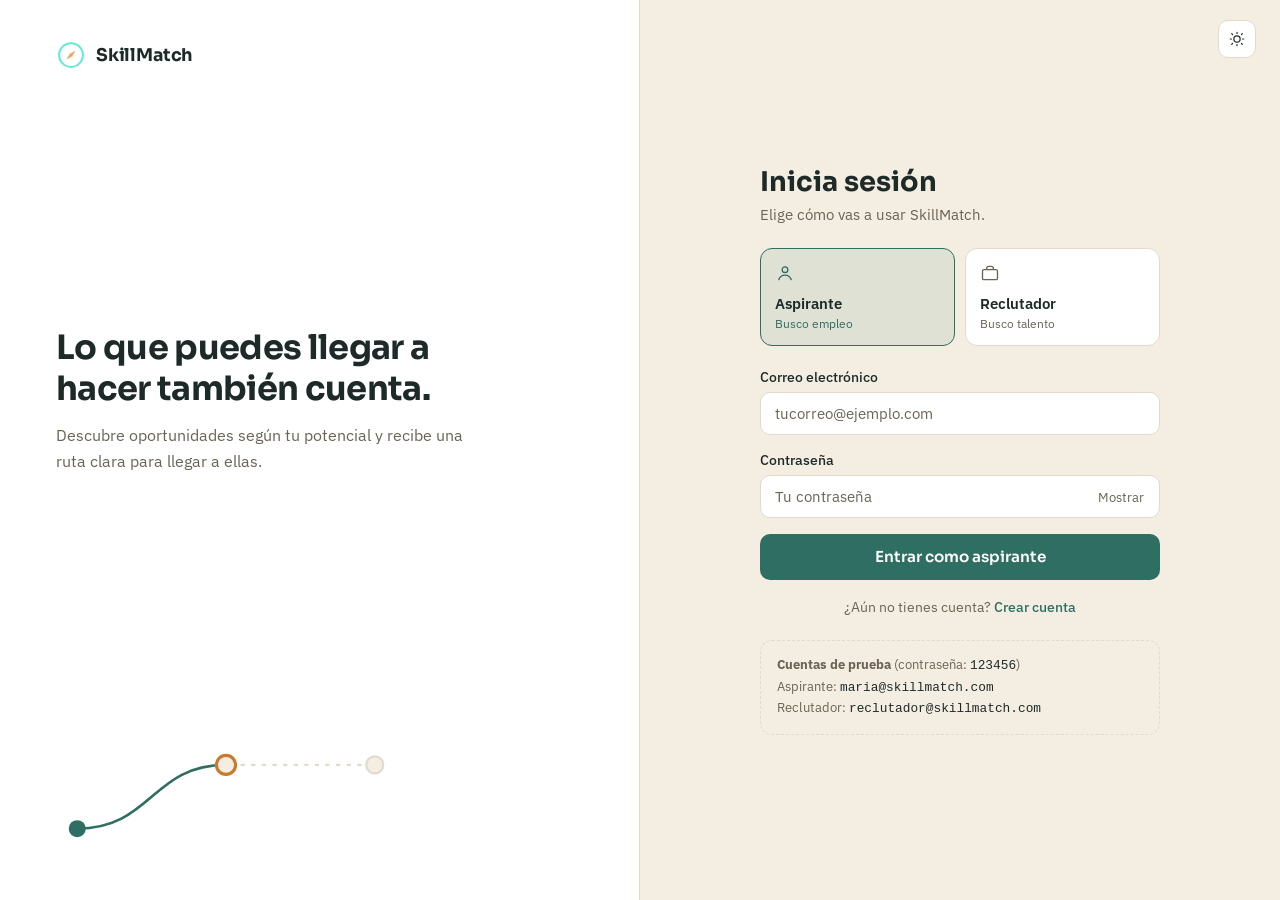
==== skillmatch/dashboard-aspirante.html @ e3b0811c "Primer commit: SkillMatch completo con frontend, backend y documentación" ====
<!DOCTYPE html>
<html lang="es">
<head>
  <meta charset="UTF-8">

  <!--
    ============================================================
    dashboard-aspirante.html  →  EL PANEL DEL ASPIRANTE
    ============================================================
    Es la pantalla donde cae una persona después de iniciar sesión
    (o de crear su cuenta) como ASPIRANTE.
  
    Está hecha a partir de tu prototipo, pero ya no tiene datos
    escritos a mano: todo se calcula con el perfil real de quien
    entró, a través de Api, Matching y Diccionario.
  
    Estructura ("shell" + vistas):
      - La barra lateral y la barra superior son el "armazón" y
        aparecen siempre (las maneja js/aspirante.js).
      - Cada opción del menú es una "vista" (una <section>). Solo
        una se ve a la vez. Cada vista tiene su propio archivo JS:
  
           Vista            Archivo                     Estado
           Panel            js/aspirante-panel.js       ✔ listo (punto 6)
           Mi perfil        js/aspirante-perfil.js      ✔ listo (punto 7)
           Buscar empleos   js/aspirante-empleos.js     ✔ listo (punto 8)
           Career GPS       js/aspirante-gps.js         ✔ listo (punto 9)
           Recomendaciones  js/aspirante-recos.js       ✔ listo (punto 9)
  
    Las vistas que aún no están construidas muestran un aviso
    provisional con un botón para volver al Panel.
  -->

  <meta name="viewport" content="width=device-width, initial-scale=1.0">
  <title>Panel · SkillMatch</title>

  <link rel="preconnect" href="https://fonts.googleapis.com">
  <link href="https://fonts.googleapis.com/css2?family=Sora:wght@500;600;700&family=IBM+Plex+Sans:wght@400;500;600&family=IBM+Plex+Mono:wght@500;600&display=swap" rel="stylesheet">

  <link rel="stylesheet" href="css/base.css">
  <link rel="stylesheet" href="css/aspirante.css">

  <!-- Va en el <head> para aplicar el tema guardado antes de dibujar (evita parpadeo) -->
  <script src="js/comun.js"></script>
</head>

<body>

  <!-- ============================================================
       BARRA LATERAL: navegación entre vistas
       Cada botón tiene data-vista="nombre"; coincide con el id
       "vista-nombre" de la sección que debe mostrar. En pantallas
       angostas se convierte en una barra inferior.
       ============================================================ -->
  <nav class="sidebar" aria-label="Navegación principal">
    <div class="brand">
      <svg width="26" height="26" viewBox="0 0 24 24" fill="none" xmlns="http://www.w3.org/2000/svg">
        <circle cx="12" cy="12" r="9.5" stroke="#5EEAD4" stroke-width="1.6"/>
        <path d="M15.5 8.5L13 13L8.5 15.5L11 11L15.5 8.5Z" fill="#F2A65A"/>
      </svg>
      <span class="brand-name">SkillMatch</span>
    </div>

    <ul class="nav-list">
      <li>
        <button type="button" class="nav-item" data-vista="panel">
          <svg class="nav-icon" viewBox="0 0 24 24" fill="none"><rect x="3" y="3" width="8" height="8" rx="1.5" stroke="currentColor" stroke-width="1.6"/><rect x="13" y="3" width="8" height="5" rx="1.5" stroke="currentColor" stroke-width="1.6"/><rect x="13" y="10" width="8" height="11" rx="1.5" stroke="currentColor" stroke-width="1.6"/><rect x="3" y="13" width="8" height="8" rx="1.5" stroke="currentColor" stroke-width="1.6"/></svg>
          <span>Panel</span>
        </button>
      </li>
      <li>
        <button type="button" class="nav-item" data-vista="perfil">
          <svg class="nav-icon" viewBox="0 0 24 24" fill="none"><circle cx="12" cy="8" r="3.4" stroke="currentColor" stroke-width="1.6"/><path d="M4.5 20c1.4-3.6 4.4-5.5 7.5-5.5s6.1 1.9 7.5 5.5" stroke="currentColor" stroke-width="1.6" stroke-linecap="round"/></svg>
          <span>Mi perfil</span>
        </button>
      </li>
      <li>
        <button type="button" class="nav-item" data-vista="gps">
          <svg class="nav-icon" viewBox="0 0 24 24" fill="none"><path d="M12 21s7-6.1 7-11.5A7 7 0 0 0 5 9.5C5 14.9 12 21 12 21Z" stroke="currentColor" stroke-width="1.6"/><circle cx="12" cy="9.5" r="2.2" stroke="currentColor" stroke-width="1.6"/></svg>
          <span>Career GPS</span>
        </button>
      </li>
      <li>
        <button type="button" class="nav-item" data-vista="recomendaciones">
          <svg class="nav-icon" viewBox="0 0 24 24" fill="none"><path d="M9 18h6M10 21h4M12 3a5.5 5.5 0 0 0-3 10.1c.5.4.8 1 .8 1.6v.3h4.4v-.3c0-.6.3-1.2.8-1.6A5.5 5.5 0 0 0 12 3Z" stroke="currentColor" stroke-width="1.6" stroke-linejoin="round"/></svg>
          <span>Recomendaciones</span>
        </button>
      </li>
      <li>
        <button type="button" class="nav-item" data-vista="empleos">
          <svg class="nav-icon" viewBox="0 0 24 24" fill="none"><rect x="3" y="8" width="18" height="12" rx="1.8" stroke="currentColor" stroke-width="1.6"/><path d="M8 8V6.5A2.5 2.5 0 0 1 10.5 4h3A2.5 2.5 0 0 1 16 6.5V8" stroke="currentColor" stroke-width="1.6"/></svg>
          <span>Buscar empleos</span>
        </button>
      </li>
    </ul>

  </nav>


  <div class="main">

    <!-- ============================================================
         BARRA SUPERIOR: saludo + tema + notificaciones + usuario
         ============================================================ -->
    <header class="topbar">
      <div class="topbar-greeting">
        <h2 class="greeting-title" id="saludo">Hola</h2>
        <p class="greeting-sub" id="saludo-sub"></p>
      </div>

      <div class="topbar-actions">
        <button type="button" class="icon-btn" id="theme-toggle" title="Cambiar a modo día" aria-label="Cambiar tema">
          <svg viewBox="0 0 24 24" fill="none"><path d="M12 3v1.6M12 19.4V21M4.9 4.9l1.1 1.1M18 18l1.1 1.1M3 12h1.6M19.4 12H21M4.9 19.1 6 18M18 6l1.1-1.1" stroke="currentColor" stroke-width="1.6" stroke-linecap="round"/><circle cx="12" cy="12" r="4.2" stroke="currentColor" stroke-width="1.6"/></svg>
        </button>

        <!-- Notificaciones: botón + panel desplegable (position: relative en el contenedor
             permite ubicar el panel justo debajo del botón) -->
        <div class="dropdown-wrap">
          <button type="button" class="icon-btn" id="notif-toggle" title="Notificaciones" aria-label="Notificaciones" aria-expanded="false" aria-haspopup="true" aria-controls="notif-panel">
            <svg viewBox="0 0 24 24" fill="none"><path d="M6 10a6 6 0 1 1 12 0c0 4 1.4 5.2 1.4 5.2H4.6S6 14 6 10Z" stroke="currentColor" stroke-width="1.6" stroke-linejoin="round"/><path d="M10 18.5a2 2 0 0 0 4 0" stroke="currentColor" stroke-width="1.6"/></svg>
            <!-- Puntico de "hay notificaciones sin leer" -->
            <span class="notif-dot" id="notif-dot" aria-hidden="true" hidden></span>
          </button>

          <div class="dropdown notif-panel" id="notif-panel" hidden>
            <div class="notif-head">
              <p class="notif-title">Notificaciones</p>
              <button type="button" class="link-btn" id="notif-todas">Marcar todas como leídas</button>
            </div>
            <div id="notif-lista"></div>
          </div>
        </div>

        <!-- Menú del usuario: avatar + cerrar sesión -->
        <div class="dropdown-wrap">
          <button type="button" class="avatar" id="avatar-btn" aria-label="Menú de usuario" aria-expanded="false" aria-haspopup="true" aria-controls="menu-usuario">--</button>

          <div class="dropdown menu-usuario" id="menu-usuario" hidden>
            <div class="menu-head">
              <p class="menu-nombre" id="menu-nombre"></p>
              <p class="menu-email" id="menu-email"></p>
            </div>
            <button type="button" class="menu-item" id="menu-perfil">Mi perfil</button>
            <button type="button" class="menu-item menu-item--danger" id="menu-salir">Cerrar sesión</button>
          </div>
        </div>
      </div>
    </header>


    <main class="view-area" id="contenido">

      <!-- Mensaje de error general (si no se pudieron cargar los datos) -->
      <div class="panel panel-error" id="error-carga" hidden>
        <h2>No pudimos cargar tus datos</h2>
        <p id="error-carga-texto"></p>
        <button type="button" class="btn btn-primary btn-sm" id="reintentar">Reintentar</button>
      </div>

      <!-- ======================================================
           VISTA: PANEL  (js/aspirante-panel.js la rellena)
           ====================================================== -->
      <section class="view" id="vista-panel" aria-labelledby="h-panel" hidden>
        <div class="view-heading">
          <h1 id="h-panel">Panel</h1>
          <p>Así se resume tu compatibilidad y tu progreso cada vez que entras.</p>
        </div>
        <div id="panel-contenido">
          <p class="cargando">Calculando tu compatibilidad…</p>
        </div>
      </section>

      <!-- ======================================================
           VISTAS PENDIENTES: se reemplazan en los puntos 7, 8 y 9.
           ====================================================== -->
      <section class="view" id="vista-perfil" aria-labelledby="h-perfil" hidden>
        <div class="view-heading"><h1 id="h-perfil">Mi perfil</h1>
          <p>Mantén al día tus datos y habilidades: de ellos salen todos tus resultados.</p></div>
        <div id="perfil-contenido"></div>
      </section>

      <section class="view" id="vista-gps" aria-labelledby="h-gps" hidden>
        <div class="view-heading"><h1 id="h-gps">Career GPS</h1>
          <p>La ruta desde donde estás hoy hasta tu meta profesional, paso a paso.</p></div>
        <div id="gps-contenido"></div>
      </section>

      <section class="view" id="vista-recomendaciones" aria-labelledby="h-recos" hidden>
        <div class="view-heading"><h1 id="h-recos">Recomendaciones</h1>
          <p>Cursos y proyectos para cerrar tus brechas, ordenados por cuánto te ayudan.</p></div>
        <div id="recomendaciones-contenido"></div>
      </section>

      <section class="view" id="vista-empleos" aria-labelledby="h-empleos" hidden>
        <div class="view-heading"><h1 id="h-empleos">Buscar empleos</h1>
          <p>Todas las ofertas, ordenadas por compatibilidad con tu perfil y no solo por años de experiencia.</p></div>
        <div id="empleos-contenido"></div>
      </section>

    </main>
  </div>

  <!-- Orden de carga: cada archivo usa lo que cargó el anterior
         1-5. Las piezas de los puntos 1 a 3 (vocabulario, datos, motor, análisis, Api)
              + gps.js y recomendador.js: los motores del Career GPS y de las recomendaciones
         6.   aspirante.js          → el armazón (sesión, menú, notificaciones)
         7.   aspirante-ui.js         → piezas de dibujo compartidas (radar, desglose...)
         8.   aspirante-*.js        → una vista por archivo; se registran en el armazón
       El armazón arranca cuando la página termina de cargar, así que las
       vistas ya están registradas aunque se carguen después de él. -->
  <script src="js/diccionario.js"></script>
  <script src="js/datos-demo.js"></script>
  <script src="js/matching.js"></script>
  <script src="js/analisis.js"></script>
  <script src="js/gps.js"></script>
  <script src="js/recomendador.js"></script>
  <script src="js/api.js"></script>
  <script src="js/aspirante.js"></script>
  <script src="js/aspirante-ui.js"></script>
  <script src="js/aspirante-panel.js"></script>
  <script src="js/aspirante-perfil.js"></script>
  <script src="js/aspirante-empleos.js"></script>
  <script src="js/aspirante-gps.js"></script>
  <script src="js/aspirante-recos.js"></script>
</body>
</html>
---- skillmatch/css/base.css ----
/* ============================================================
   base.css  →  ESTILOS COMPARTIDOS POR TODAS LAS PANTALLAS
   ============================================================
   Aquí viven los colores, tipografías y piezas reutilizables
   (botones, etiquetas, campos de texto). Cada pantalla carga este
   archivo PRIMERO y luego el suyo propio:
        login               → base.css + estilos.css
        panel del aspirante → base.css + dashboard.css

   Así, si mañana cambias el color ámbar o el redondeo de los botones,
   lo cambias en UN solo lugar y toda la app se actualiza.
   ============================================================ */


/* ============================================================
   1. VARIABLES (tokens de diseño)
   Se declaran con -- y se usan con var(--nombre).
   ============================================================ */
:root {
  /* --- Modo noche (por defecto) --- */
  --bg: #0D1321;
  --panel: #172239;
  --panel-raised: #1E2C4A;
  --border: #2A3A5C;
  --text: #EDEEF2;
  --text-muted: #8B93A7;
  --route: #5EEAD4;                          /* cian: acción principal, progreso positivo */
  --route-soft: rgba(94, 234, 212, 0.15);
  --waypoint: #F2A65A;                       /* ámbar: atención, "en curso" */
  --waypoint-soft: rgba(242, 166, 90, 0.16);
  --gap: #F26B5B;                            /* coral: brechas y errores */
  --gap-soft: rgba(242, 107, 91, 0.15);
  --on-route: #0D1321;                       /* texto sobre fondo cian */
  --shadow: 0 16px 40px rgba(0, 0, 0, 0.35);

  --font-display: 'Sora', system-ui, sans-serif;
  --font-body: 'IBM Plex Sans', system-ui, sans-serif;
  --font-mono: 'IBM Plex Mono', 'Courier New', monospace;

  --radius-panel: 14px;
  --radius-chip: 999px;
}

/* --- Modo día: se activa con <html data-theme="light"> --- */
html[data-theme="light"] {
  --bg: #F3EEE1;
  --panel: #FFFFFF;
  --panel-raised: #FBF8F0;
  --border: #E2DACB;
  --text: #1E2A28;
  --text-muted: #6B6355;
  --route: #2F6E62;
  --route-soft: rgba(47, 110, 98, 0.10);
  --waypoint: #C97A2E;
  --waypoint-soft: rgba(201, 122, 46, 0.14);
  --gap: #B8503D;
  --gap-soft: rgba(184, 80, 61, 0.12);
  --on-route: #FFFFFF;
  --shadow: 0 16px 40px rgba(60, 50, 30, 0.18);
}

/* Si la persona nunca eligió tema, respetamos el de su sistema operativo */
@media (prefers-color-scheme: light) {
  html:not([data-theme]) {
    --bg: #F3EEE1;
    --panel: #FFFFFF;
    --panel-raised: #FBF8F0;
    --border: #E2DACB;
    --text: #1E2A28;
    --text-muted: #6B6355;
    --route: #2F6E62;
    --route-soft: rgba(47, 110, 98, 0.10);
    --waypoint: #C97A2E;
    --waypoint-soft: rgba(201, 122, 46, 0.14);
    --gap: #B8503D;
    --gap-soft: rgba(184, 80, 61, 0.12);
    --on-route: #FFFFFF;
    --shadow: 0 16px 40px rgba(60, 50, 30, 0.18);
  }
}

/* Respeto a quien prefiere menos animaciones */
@media (prefers-reduced-motion: reduce) {
  *, *::before, *::after {
    animation-duration: 0.001ms !important;
    transition-duration: 0.001ms !important;
  }
}


/* ============================================================
   2. REGLAS BASE
   ============================================================ */
* { box-sizing: border-box; }

html, body {
  margin: 0;
  padding: 0;
  background: var(--bg);
  color: var(--text);
  font-family: var(--font-body);
  -webkit-font-smoothing: antialiased;
}

a { color: inherit; }

/* El atributo HTML "hidden" debe ganar SIEMPRE sobre cualquier "display" */
[hidden] { display: none !important; }

/* Anillo de enfoque visible al navegar con teclado (accesibilidad) */
a:focus-visible, button:focus-visible, input:focus-visible,
select:focus-visible, textarea:focus-visible {
  outline: 2px solid var(--route);
  outline-offset: 2px;
}

/* Oculto a la vista, pero disponible para lectores de pantalla */
.visually-hidden {
  position: absolute;
  width: 1px;
  height: 1px;
  overflow: hidden;
  clip: rect(0 0 0 0);
  white-space: nowrap;
}

.brand { display: flex; align-items: center; gap: 10px; }
.brand-name {
  font-family: var(--font-display);
  font-weight: 700;
  font-size: 1.1rem;
  letter-spacing: -0.01em;
}


/* ============================================================
   3. BOTONES
   ============================================================ */

/* Botón cuadrado con ícono (tema, notificaciones, cerrar...) */
.icon-btn {
  position: relative;
  width: 38px;
  height: 38px;
  border-radius: 10px;
  border: 1px solid var(--border);
  background: var(--panel);
  color: var(--text);
  display: grid;
  place-items: center;
  cursor: pointer;
  flex-shrink: 0;
}
.icon-btn:hover { background: var(--panel-raised); }
.icon-btn svg { width: 18px; height: 18px; }
.icon-btn--sm { width: 30px; height: 30px; border-radius: 8px; }
.icon-btn--sm svg { width: 15px; height: 15px; }

/* Botones con texto */
.btn {
  display: inline-flex;
  align-items: center;
  justify-content: center;
  gap: 8px;
  padding: 10px 18px;
  border-radius: 10px;
  border: 1px solid transparent;
  font-family: var(--font-display);
  font-weight: 600;
  font-size: 0.88rem;
  cursor: pointer;
  text-decoration: none;
  line-height: 1.2;
}
.btn:disabled { opacity: 0.6; cursor: not-allowed; }
.btn-block { width: 100%; padding: 13px 16px; font-size: 0.95rem; }

.btn-primary { background: var(--route); color: var(--on-route); }
.btn-primary:hover:not(:disabled) { filter: brightness(1.08); }

.btn-secondary { background: transparent; color: var(--text); border-color: var(--border); }
.btn-secondary:hover:not(:disabled) { background: var(--panel-raised); }

.btn-danger { background: transparent; color: var(--gap); border-color: var(--gap); }
.btn-danger:hover:not(:disabled) { background: var(--gap-soft); }

.btn-sm { padding: 7px 13px; font-size: 0.8rem; border-radius: 9px; }


/* ============================================================
   4. CAMPOS DE FORMULARIO
   ============================================================ */
.field { margin-bottom: 16px; }

.field label {
  display: block;
  font-size: 0.85rem;
  font-weight: 500;
  margin-bottom: 6px;
}

.field input[type="text"],
.field input[type="email"],
.field input[type="password"],
.field input[type="number"],
.field select {
  width: 100%;
  padding: 11px 14px;
  border-radius: 10px;
  border: 1px solid var(--border);
  background: var(--panel);
  color: var(--text);
  font-family: var(--font-body);
  font-size: 0.92rem;
}
.field input::placeholder { color: var(--text-muted); }
.field input[readonly] { color: var(--text-muted); background: var(--panel-raised); }
.field input.has-error { border-color: var(--gap); }

.field input[type="range"] { width: 100%; accent-color: var(--route); }
.field-help { margin: 6px 0 0; font-size: 0.78rem; color: var(--text-muted); }

/* Mensaje de error de formulario */
.form-error {
  margin: 0 0 14px;
  padding: 10px 12px;
  border-radius: 10px;
  background: var(--gap-soft);
  color: var(--gap);
  font-size: 0.85rem;
}


/* ============================================================
   5. ETIQUETAS (chips) Y BARRAS
   ============================================================ */
.chip {
  display: inline-flex;
  align-items: center;
  gap: 6px;
  padding: 4px 11px;
  border-radius: var(--radius-chip);
  font-size: 0.76rem;
  font-weight: 500;
  border: 1px solid transparent;
  white-space: nowrap;
}
.chip-match   { background: var(--route-soft);    color: var(--route); }       /* cumple / transferible */
.chip-gap     { background: var(--gap-soft);      color: var(--gap); }         /* brecha */
.chip-mid     { background: var(--waypoint-soft); color: var(--waypoint); }    /* en curso / media */
.chip-neutral { background: var(--panel-raised);  color: var(--text-muted); border-color: var(--border); }

.bar-track {
  height: 6px;
  border-radius: 999px;
  background: var(--panel-raised);
  overflow: hidden;
}
.bar-fill { height: 100%; border-radius: 999px; background: var(--route); }
.bar-fill--gap { background: var(--gap); }
.bar-fill--mid { background: var(--waypoint); }


/* ============================================================
   ENLACE ENTRE LOGIN Y REGISTRO
   ("¿Ya tienes cuenta? Inicia sesión" / "¿Primera vez? Crea tu cuenta")
   ============================================================ */
.form-switch {
  margin: 18px 0 0;
  text-align: center;
  font-size: 0.86rem;
  color: var(--text-muted);
}
.form-switch a { color: var(--route); font-weight: 500; text-decoration: none; }
.form-switch a:hover { text-decoration: underline; }


/* ============================================================
   MENSAJES EMERGENTES ("toasts")
   ------------------------------------------------------------
   Los crea Comun.mostrarToast(mensaje, tipo) y desaparecen solos
   a los 4 segundos. Viven aquí porque los usan todas las pantallas.
   ============================================================ */
.toast-zone {
  position: fixed;
  right: 20px;
  bottom: 20px;
  z-index: 100;
  display: flex;
  flex-direction: column;
  gap: 8px;
  max-width: min(360px, calc(100vw - 40px));
  pointer-events: none;      /* el aviso no bloquea clics en lo que hay debajo */
}
.toast {
  padding: 12px 16px;
  border-radius: 12px;
  border: 1px solid var(--route);
  background: var(--panel);
  color: var(--text);
  font-size: 0.86rem;
  line-height: 1.4;
  box-shadow: var(--shadow);
  animation: toast-in 0.2s ease-out both;
}
.toast--error { border-color: var(--gap); }
@keyframes toast-in {
  from { opacity: 0; transform: translateY(8px); }
  to   { opacity: 1; transform: translateY(0); }
}
@media (max-width: 780px) {
  .toast-zone { bottom: 76px; }   /* por encima de la barra de navegación inferior */
}
---- skillmatch/css/aspirante.css ----
/* ============================================================
   aspirante.css  →  ESTILOS DEL PANEL DEL ASPIRANTE
   ============================================================
   Portado de tu prototipo. Los colores, botones, chips y barras
   vienen de base.css (se carga primero); aquí está lo propio del
   armazón (barra lateral y superior) y de la vista "Panel".

   Las vistas de los puntos 7, 8 y 9 agregarán sus estilos al
   final de este mismo archivo.
   ============================================================ */

:root { --sidebar-w: 232px; }

body { min-height: 100vh; display: flex; }


/* ============================================================
   1. BARRA LATERAL
   ============================================================ */
.sidebar {
  width: var(--sidebar-w);
  flex-shrink: 0;
  background: var(--panel);
  border-right: 1px solid var(--border);
  padding: 24px 16px;
  display: flex;
  flex-direction: column;
  gap: 28px;
  position: sticky;      /* se queda fija al desplazar la página */
  top: 0;
  height: 100vh;
}
.sidebar .brand { padding: 0 8px; }

.nav-list { list-style: none; margin: 0; padding: 0; display: flex; flex-direction: column; gap: 4px; }

/* Cada ítem es un <button>: cambia de "vista" dentro de la misma página */
.nav-item {
  display: flex;
  align-items: center;
  gap: 12px;
  width: 100%;
  padding: 10px 12px;
  border: none;
  border-radius: 10px;
  background: transparent;
  color: var(--text-muted);
  font-family: var(--font-body);
  font-size: 0.92rem;
  font-weight: 500;
  text-align: left;
  cursor: pointer;
  transition: background 0.15s ease, color 0.15s ease;
}
.nav-item:hover { background: var(--panel-raised); color: var(--text); }
/* aria-current="page" marca cuál vista está activa (lo pone aspirante.js) */
.nav-item[aria-current="page"] { background: var(--route-soft); color: var(--text); }
.nav-item[aria-current="page"] .nav-icon { color: var(--route); }
.nav-icon { width: 18px; height: 18px; flex-shrink: 0; }

.sidebar-foot {
  margin: auto 0 0;
  padding: 12px 8px 0;
  border-top: 1px solid var(--border);
  font-size: 0.76rem;
  color: var(--text-muted);
  line-height: 1.5;
}


/* ============================================================
   2. BARRA SUPERIOR
   ============================================================ */
.main { flex: 1; min-width: 0; display: flex; flex-direction: column; }

.topbar {
  display: flex;
  align-items: center;
  justify-content: space-between;
  gap: 16px;
  padding: 18px 32px;
  border-bottom: 1px solid var(--border);
}
.topbar-greeting { min-width: 0; }
.greeting-title { font-family: var(--font-display); font-size: 1.15rem; font-weight: 600; margin: 0; }
.greeting-sub { margin: 2px 0 0; font-size: 0.85rem; color: var(--text-muted); }
.topbar-actions { display: flex; align-items: center; gap: 10px; flex-shrink: 0; }

.avatar {
  width: 38px;
  height: 38px;
  border-radius: 50%;
  border: none;
  background: linear-gradient(135deg, var(--route), var(--waypoint));
  color: #0D1321;
  font-family: var(--font-display);
  font-weight: 700;
  font-size: 0.85rem;
  cursor: pointer;
}

/* ---------- Menús desplegables (notificaciones y usuario) ---------- */
.dropdown-wrap { position: relative; }

.dropdown {
  position: absolute;
  top: calc(100% + 10px);
  right: 0;
  background: var(--panel);
  border: 1px solid var(--border);
  border-radius: 14px;
  box-shadow: var(--shadow);
  z-index: 30;
}

.notif-dot {
  position: absolute;
  top: 6px;
  right: 6px;
  width: 9px;
  height: 9px;
  border-radius: 50%;
  background: var(--gap);
  border: 2px solid var(--panel);
}

.notif-panel { width: 340px; max-width: calc(100vw - 24px); padding: 8px; max-height: 70vh; overflow-y: auto; }
.notif-head { display: flex; align-items: center; justify-content: space-between; gap: 8px; margin: 6px 8px 8px; }
.notif-title { font-family: var(--font-display); font-size: 0.88rem; font-weight: 600; margin: 0; }

.link-btn { border: none; background: none; padding: 0; color: var(--route); font-size: 0.76rem; font-family: var(--font-body); cursor: pointer; }
.link-btn:hover { text-decoration: underline; }
.link-btn:disabled { color: var(--text-muted); cursor: default; text-decoration: none; }

.notif-item {
  display: flex;
  gap: 10px;
  align-items: flex-start;
  width: 100%;
  padding: 10px 8px;
  border: none;
  border-radius: 10px;
  background: transparent;
  color: var(--text);
  text-align: left;
  font-family: var(--font-body);
  cursor: pointer;
}
.notif-item:hover { background: var(--panel-raised); }
.notif-item.is-unread { background: var(--route-soft); }
.notif-item-icon { width: 28px; height: 28px; flex-shrink: 0; border-radius: 50%; display: grid; place-items: center; background: var(--route-soft); color: var(--route); }
.notif-item-icon--reco { background: var(--waypoint-soft); color: var(--waypoint); }
.notif-item-icon svg { width: 14px; height: 14px; }
.notif-item-text { margin: 0; font-size: 0.82rem; line-height: 1.4; }
.notif-item-time { font-size: 0.72rem; color: var(--text-muted); }
.notif-empty { margin: 0; padding: 18px 8px; text-align: center; color: var(--text-muted); font-size: 0.84rem; }

.menu-usuario { width: 230px; padding: 6px; }
.menu-head { padding: 8px 10px 10px; border-bottom: 1px solid var(--border); margin-bottom: 4px; }
.menu-nombre { margin: 0; font-weight: 600; font-size: 0.9rem; }
.menu-email { margin: 2px 0 0; font-size: 0.76rem; color: var(--text-muted); word-break: break-all; }
.menu-item {
  display: block;
  width: 100%;
  padding: 9px 10px;
  border: none;
  border-radius: 8px;
  background: transparent;
  color: var(--text);
  text-align: left;
  font-family: var(--font-body);
  font-size: 0.86rem;
  cursor: pointer;
}
.menu-item:hover { background: var(--panel-raised); }
.menu-item--danger { color: var(--gap); }


/* ============================================================
   3. ÁREA DE VISTAS
   ============================================================ */
.view-area { flex: 1; padding: 28px 32px 60px; max-width: 1180px; width: 100%; }

.view-heading { margin: 0 0 22px; }
.view-heading h1 { font-family: var(--font-display); font-size: 1.5rem; margin: 0 0 4px; }
.view-heading p { margin: 0; color: var(--text-muted); font-size: 0.92rem; max-width: 62ch; }

.cargando { color: var(--text-muted); font-size: 0.9rem; }

.panel { background: var(--panel); border: 1px solid var(--border); border-radius: var(--radius-panel); padding: 22px; }
.panel h2 { font-family: var(--font-display); font-size: 1rem; margin: 0 0 4px; }
.panel-sub { margin: 0 0 18px; color: var(--text-muted); font-size: 0.82rem; }
.panel-error { border-color: var(--gap); margin-bottom: 20px; }
.panel-error p { color: var(--text-muted); font-size: 0.9rem; }

/* Aviso provisional de las vistas que aún no se construyen */
.vista-pendiente { text-align: center; padding: 48px 24px; }
.vista-pendiente p { max-width: 46ch; margin: 0 auto 18px; color: var(--text-muted); font-size: 0.92rem; line-height: 1.55; }

.select {
  width: 100%;
  padding: 10px 12px;
  border-radius: 10px;
  border: 1px solid var(--border);
  background: var(--panel-raised);
  color: var(--text);
  font-family: var(--font-body);
  font-size: 0.86rem;
}


/* ============================================================
   4. VISTA "PANEL"
   ============================================================ */

/* Tira de métricas: el "computador de viaje" de un GPS */
.stat-strip {
  display: flex;
  align-items: stretch;
  margin-bottom: 22px;
  background: var(--panel);
  border: 1px solid var(--border);
  border-radius: var(--radius-panel);
}
.stat-cell { flex: 1; padding: 18px 22px; border-right: 1px solid var(--border); min-width: 0; }
.stat-cell:last-child { border-right: none; }
.stat-value { font-family: var(--font-mono); font-size: 1.6rem; font-weight: 600; display: block; }
.stat-value small { font-size: 0.8rem; font-weight: 500; color: var(--text-muted); }
.stat-label { font-size: 0.8rem; color: var(--text-muted); margin-top: 2px; display: block; }

.compat-grid { display: grid; grid-template-columns: 280px 1fr; gap: 20px; margin-bottom: 20px; }

.compat-readout { display: flex; flex-direction: column; align-items: center; justify-content: center; text-align: center; gap: 10px; }
.compat-number { font-family: var(--font-mono); font-size: 3.2rem; font-weight: 600; color: var(--route); line-height: 1; }
.compat-number span { font-size: 1.3rem; }
.compat-number.is-mid { color: var(--waypoint); }
.compat-number.is-low { color: var(--gap); }
.compat-target { font-size: 0.85rem; color: var(--text-muted); max-width: 26ch; margin: 0; }
.compat-select-wrap { width: 100%; margin-top: 6px; text-align: left; }
.compat-select-wrap label { display: block; font-size: 0.76rem; color: var(--text-muted); margin-bottom: 5px; }

/* ---------- Radar ---------- */
.radar-wrap { display: flex; gap: 22px; align-items: center; flex-wrap: wrap; }
.radar-svg { width: 100%; max-width: 380px; height: auto; flex-shrink: 0; }
.radar-svg text { font-family: var(--font-body); font-size: 10px; fill: var(--text-muted); }
.radar-legend { display: flex; flex-direction: column; gap: 9px; font-size: 0.82rem; }
.legend-row { display: flex; align-items: center; gap: 8px; color: var(--text-muted); }
.legend-dot { width: 10px; height: 10px; border-radius: 50%; flex-shrink: 0; }
.legend-line { width: 14px; border-top: 2px dashed var(--route); flex-shrink: 0; }

/* ---------- Por qué este resultado ---------- */
.explica { margin-bottom: 20px; }
.explica-bars { display: grid; grid-template-columns: 1fr 1fr; gap: 18px; margin: 4px 0 14px; }
.explica-bar-top { display: flex; justify-content: space-between; font-size: 0.8rem; color: var(--text-muted); margin-bottom: 5px; }
.explica-bar-top strong { color: var(--text); font-family: var(--font-mono); }
.explica-resumen { margin: 0 0 14px; font-size: 0.88rem; line-height: 1.55; }
.aviso-exp { margin: 0 0 14px; padding: 9px 12px; border-radius: 10px; background: var(--waypoint-soft); color: var(--waypoint); font-size: 0.8rem; line-height: 1.45; }

.bd-row { padding: 12px 0; border-bottom: 1px solid var(--border); }
.bd-row:last-child { border-bottom: none; }
.bd-top { display: flex; justify-content: space-between; align-items: center; gap: 10px; flex-wrap: wrap; margin-bottom: 6px; }
.bd-name { font-weight: 600; font-size: 0.9rem; }
.bd-levels { font-family: var(--font-mono); font-size: 0.74rem; color: var(--text-muted); }
.bd-text { margin: 6px 0 0; font-size: 0.8rem; color: var(--text-muted); line-height: 1.45; }

/* ---------- Mejores coincidencias ---------- */
.match-row { display: grid; grid-template-columns: 62px 1fr auto; gap: 16px; align-items: center; padding: 14px 0; border-bottom: 1px solid var(--border); }
.match-row:last-child { border-bottom: none; }
.match-num { font-family: var(--font-mono); font-size: 1.35rem; font-weight: 600; color: var(--route); text-align: center; }
.match-num.is-mid { color: var(--waypoint); }
.match-num.is-low { color: var(--gap); }
.match-title { margin: 0; font-family: var(--font-display); font-weight: 600; font-size: 0.96rem; }
.match-company { margin: 2px 0 0; font-size: 0.8rem; color: var(--text-muted); }
.match-tags { display: flex; flex-wrap: wrap; gap: 6px; margin-top: 8px; }
.match-actions { display: flex; align-items: center; gap: 8px; flex-wrap: wrap; justify-content: flex-end; }
.icon-btn[aria-pressed="true"] { color: var(--waypoint); border-color: var(--waypoint); }
.icon-btn[aria-pressed="true"] svg { fill: currentColor; }

.empty-state { text-align: center; padding: 30px 16px; color: var(--text-muted); font-size: 0.9rem; }
.empty-state p { margin: 0 0 14px; }


/* ============================================================
   5. RESPONSIVE: en pantallas angostas, la barra lateral pasa
   a ser una barra inferior fija, solo con íconos y textos cortos.
   ============================================================ */
@media (max-width: 980px) {
  .compat-grid { grid-template-columns: 1fr; }
}

@media (max-width: 780px) {
  body { flex-direction: column; }
  .sidebar {
    width: 100%;
    height: auto;
    position: fixed;
    left: 0; right: 0; bottom: 0; top: auto;
    flex-direction: row;
    align-items: center;
    padding: 8px 6px;
    gap: 0;
    z-index: 20;
    border-right: none;
    border-top: 1px solid var(--border);
  }
  .sidebar .brand, .sidebar-foot { display: none; }
  .nav-list { flex-direction: row; justify-content: space-around; width: 100%; gap: 0; }
  .nav-item { flex-direction: column; gap: 4px; font-size: 0.62rem; padding: 6px 2px; text-align: center; }
  .main { padding-bottom: 68px; }
  .view-area { padding: 20px 16px 40px; }
  .topbar { padding: 14px 16px; }
  .greeting-sub { display: none; }
  .stat-strip { flex-direction: column; }
  .stat-cell { border-right: none; border-bottom: 1px solid var(--border); }
  .stat-cell:last-child { border-bottom: none; }
  .explica-bars { grid-template-columns: 1fr; }
  .match-row { grid-template-columns: 1fr; gap: 8px; }
  .match-num { text-align: left; }
  .match-actions { justify-content: flex-start; }
}


/* ============================================================
   6. VISTA "MI PERFIL" (punto 7)
   ============================================================ */
.perfil-grid { display: grid; grid-template-columns: minmax(300px, 380px) 1fr; gap: 20px; align-items: start; }
.perfil-col { display: flex; flex-direction: column; gap: 20px; min-width: 0; }
@media (max-width: 980px) { .perfil-grid { grid-template-columns: 1fr; } }

/* ---------- Formulario de datos ---------- */
.opcional { color: var(--text-muted); font-weight: 400; }
.field-pair { display: grid; grid-template-columns: 1fr 1fr; gap: 12px; }
@media (max-width: 520px) { .field-pair { grid-template-columns: 1fr; gap: 0; } }

.perfil-form select,
.perfil-form textarea {
  width: 100%;
  padding: 11px 14px;
  border-radius: 10px;
  border: 1px solid var(--border);
  background: var(--panel);
  color: var(--text);
  font-family: var(--font-body);
  font-size: 0.92rem;
  line-height: 1.5;
}
.perfil-form textarea { resize: vertical; }
.perfil-form textarea::placeholder { color: var(--text-muted); }
.perfil-form select.has-error, .perfil-form textarea.has-error { border-color: var(--gap); }
.perfil-form input:disabled { opacity: 0.6; cursor: not-allowed; }

.perfil-acciones { display: flex; align-items: center; gap: 12px; flex-wrap: wrap; margin-top: 18px; }
.perfil-acciones [hidden] { display: none; }
.estado-texto { font-size: 0.8rem; color: var(--text-muted); }

/* ---------- Habilidades ---------- */
.cat-tabs { display: flex; flex-wrap: wrap; gap: 8px; margin: 0 0 14px; }
.cat-btn {
  padding: 7px 14px;
  border-radius: 999px;
  border: 1px solid var(--border);
  background: transparent;
  color: var(--text-muted);
  font-family: var(--font-body);
  font-size: 0.82rem;
  cursor: pointer;
}
.cat-btn:hover { color: var(--text); }
.cat-btn[aria-pressed="true"] { background: var(--route-soft); color: var(--route); border-color: transparent; }
.cat-count { font-family: var(--font-mono); font-size: 0.74rem; opacity: 0.8; margin-left: 2px; }

.hab-row {
  display: grid;
  grid-template-columns: minmax(130px, 200px) 1fr auto;
  align-items: center;
  gap: 14px;
  padding: 11px 0;
  border-bottom: 1px solid var(--border);
}
.hab-row:last-child { border-bottom: none; }
.hab-main { display: flex; flex-direction: column; align-items: flex-start; gap: 4px; min-width: 0; }
.hab-name { font-weight: 600; font-size: 0.9rem; }
.hab-level { display: flex; align-items: center; gap: 12px; min-width: 0; }
.hab-level input[type="range"] { flex: 1; min-width: 0; accent-color: var(--route); }
.hab-level output { font-family: var(--font-mono); font-size: 0.78rem; color: var(--text-muted); min-width: 108px; text-align: right; }
@media (max-width: 600px) {
  .hab-row { grid-template-columns: 1fr auto; gap: 8px 12px; }
  .hab-level { grid-column: 1 / -1; order: 3; }
}

/* ---------- Añadir habilidad ---------- */
.hab-add { margin-top: 18px; padding-top: 18px; border-top: 1px solid var(--border); }
.hab-add-titulo { display: block; font-family: var(--font-display); font-weight: 600; font-size: 0.9rem; margin-bottom: 8px; }
.perfil-buscar {
  width: 100%;
  padding: 10px 12px;
  border-radius: 10px;
  border: 1px solid var(--border);
  background: var(--panel-raised);
  color: var(--text);
  font-family: var(--font-body);
  font-size: 0.9rem;
}
.sugerencias { display: flex; flex-wrap: wrap; align-items: center; gap: 6px; margin-top: 10px; min-height: 8px; }
.chip-btn { cursor: pointer; border: 1px solid var(--border); font-family: var(--font-body); }
.chip-btn:hover { border-color: var(--route); color: var(--route); }
.chip-btn:focus-visible { outline: 2px solid var(--route); outline-offset: 2px; }
.chip-btn--nueva { border-style: dashed; }
.nueva-categoria p { margin: 0; font-size: 0.86rem; }

.hab-detectar { display: flex; align-items: center; gap: 12px; margin-top: 16px; }

/* ---------- Propuestas del análisis de texto ---------- */
.propuestas { border-color: var(--route); }
.propuesta-row { display: grid; grid-template-columns: minmax(130px, 200px) auto 1fr; align-items: center; gap: 12px; padding: 10px 0; border-bottom: 1px solid var(--border); }
.propuesta-row:last-of-type { border-bottom: none; }
.propuesta-check { display: flex; align-items: center; gap: 8px; cursor: pointer; }
.propuesta-check input { accent-color: var(--route); width: 16px; height: 16px; }
@media (max-width: 600px) { .propuesta-row { grid-template-columns: 1fr auto; } .propuesta-row .hab-level { grid-column: 1 / -1; } }

.reg-aviso { margin: 10px 0 0; padding: 9px 12px; border-radius: 10px; background: var(--waypoint-soft); color: var(--waypoint); font-size: 0.8rem; line-height: 1.45; }


/* ============================================================
   7. VISTA "BUSCAR EMPLEOS" (punto 8)
   ============================================================ */

/* ---------- Barra de búsqueda y filtros ---------- */
.emp-filtros { display: flex; flex-direction: column; gap: 16px; margin-bottom: 18px; }
.search-input {
  width: 100%;
  padding: 12px 14px;
  border-radius: 10px;
  border: 1px solid var(--border);
  background: var(--panel-raised);
  color: var(--text);
  font-family: var(--font-body);
  font-size: 0.92rem;
}
.search-input::placeholder { color: var(--text-muted); }

.emp-selects { display: grid; grid-template-columns: repeat(auto-fit, minmax(170px, 1fr)); gap: 12px; }
.emp-selects label { display: block; font-size: 0.76rem; color: var(--text-muted); margin-bottom: 5px; }

.emp-checks { display: flex; flex-wrap: wrap; align-items: center; gap: 8px 22px; }
.check { display: inline-flex; align-items: center; gap: 8px; font-size: 0.86rem; cursor: pointer; }
.check input { width: 16px; height: 16px; accent-color: var(--route); }
.emp-checks [hidden] { display: none; }

.emp-conteo { margin: 0 0 12px; font-size: 0.85rem; color: var(--text-muted); }
.emp-mas { text-align: center; margin-top: 6px; }

/* ---------- Tarjeta de oferta (de tu prototipo) ---------- */
.job-card {
  display: grid;
  grid-template-columns: 78px 1fr auto;
  gap: 18px;
  padding: 18px;
  margin-bottom: 12px;
  border: 1px solid var(--border);
  border-radius: 14px;
  background: var(--panel);
}
.job-match { display: flex; flex-direction: column; align-items: center; justify-content: center; text-align: center; }
.job-match-num { font-family: var(--font-mono); font-size: 1.4rem; font-weight: 600; color: var(--route); line-height: 1; }
.job-match-num.is-mid { color: var(--waypoint); }
.job-match-num.is-low { color: var(--gap); }
.job-match-label { font-size: 0.66rem; color: var(--text-muted); margin-top: 3px; }

.job-body { min-width: 0; }
.job-title { font-family: var(--font-display); font-weight: 600; font-size: 1rem; margin: 0; }
.job-title a { color: inherit; text-decoration: none; }
.job-title a:hover { text-decoration: underline; }
.job-title a:focus-visible { outline: 2px solid var(--route); outline-offset: 2px; border-radius: 4px; }
.job-company { font-size: 0.82rem; color: var(--text-muted); margin: 2px 0 10px; }
.job-skills { display: flex; flex-wrap: wrap; gap: 6px; }
.job-meta { margin: 10px 0 0; font-size: 0.76rem; color: var(--text-muted); }
.job-actions { display: flex; align-items: center; gap: 8px; flex-wrap: wrap; justify-content: flex-end; align-content: flex-start; }
.job-actions a.btn { text-decoration: none; }

/* ---------- Detalle de una oferta ---------- */
.det-volver { display: inline-block; text-decoration: none; margin-bottom: 16px; }
.det-head { margin-bottom: 20px; }
.det-fila { display: flex; justify-content: space-between; align-items: flex-start; gap: 16px; flex-wrap: wrap; }
.det-titulo { font-family: var(--font-display); font-size: 1.3rem; margin: 0 0 4px; }
.det-tags { display: flex; flex-wrap: wrap; gap: 6px; }
.det-postulacion { margin: 14px 0 0; padding: 10px 12px; border-radius: 10px; background: var(--route-soft); color: var(--route); font-size: 0.84rem; }
.det-mensaje { margin: 10px 0 0; padding: 12px 14px; border-radius: 10px; border: 1px solid var(--route); background: var(--panel-raised); font-size: 0.88rem; line-height: 1.55; }
.det-respuesta { margin-top: 14px; padding-top: 14px; border-top: 1px solid var(--border); }
.det-respuesta-titulo { display: block; font-family: var(--font-display); font-weight: 600; font-size: 0.9rem; margin: 12px 0 8px; }
.det-respuesta textarea {
  width: 100%;
  margin-bottom: 10px;
  padding: 11px 14px;
  border-radius: 10px;
  border: 1px solid var(--border);
  background: var(--panel);
  color: var(--text);
  font-family: var(--font-body);
  font-size: 0.92rem;
  line-height: 1.5;
  resize: vertical;
}
.det-respuesta textarea::placeholder { color: var(--text-muted); }
.det-descripcion { margin-bottom: 20px; }
.det-descripcion p { margin: 0; font-size: 0.92rem; line-height: 1.6; max-width: 70ch; }
.det-ayuda { margin: 16px 0 0; font-size: 0.84rem; color: var(--text-muted); }
.det-ayuda a { color: var(--route); }

@media (max-width: 780px) {
  .job-card { grid-template-columns: 1fr; gap: 10px; }
  .job-match { flex-direction: row; justify-content: flex-start; gap: 8px; }
  .job-actions { justify-content: flex-start; }
}


/* ============================================================
   8. VISTA "CAREER GPS" (punto 9)
   ============================================================ */

/* ---------- Rutas posibles ---------- */
.rutas-grid { display: grid; grid-template-columns: repeat(auto-fit, minmax(230px, 1fr)); gap: 12px; }
.ruta-card {
  display: flex;
  flex-direction: column;
  gap: 8px;
  padding: 14px 16px;
  text-align: left;
  border: 1px solid var(--border);
  border-radius: 12px;
  background: var(--panel-raised);
  color: var(--text);
  font-family: var(--font-body);
  cursor: pointer;
  transition: border-color 0.15s ease, background 0.15s ease;
}
.ruta-card:hover { border-color: var(--route); }
.ruta-card[aria-pressed="true"] { border-color: var(--route); background: var(--route-soft); }
.ruta-card-top { display: flex; justify-content: space-between; align-items: flex-start; gap: 8px; }
.ruta-card-titulo { font-family: var(--font-display); font-weight: 600; font-size: 0.95rem; }
.ruta-card-desc { font-size: 0.8rem; color: var(--text-muted); line-height: 1.45; }
.ruta-card-meta { font-size: 0.76rem; color: var(--text-muted); font-family: var(--font-mono); margin-top: auto; }

/* ---------- Resumen y barra de meta ---------- */
.gps-aviso { border-color: var(--waypoint); margin-bottom: 20px; }
.gps-aviso p { margin: 0; font-size: 0.88rem; line-height: 1.5; }
.stat-value--texto { font-size: 1.15rem; text-transform: capitalize; padding-top: 6px; }
.gps-barra { display: flex; align-items: center; justify-content: space-between; gap: 14px; flex-wrap: wrap; margin: -4px 0 20px; }
.gps-barra-texto { margin: 0; flex: 1; min-width: 240px; font-size: 0.82rem; color: var(--text-muted); line-height: 1.5; }
.gps-barra-texto strong { color: var(--text); }

/* ---------- Siguiente acción ---------- */
.gps-siguiente { margin-bottom: 20px; }
.gps-siguiente a { color: var(--route); }
.gps-vacio { margin: 0; padding: 4px 0; font-size: 0.9rem; color: var(--text-muted); line-height: 1.55; }
.gps-accion { display: flex; justify-content: space-between; align-items: center; gap: 16px; flex-wrap: wrap; padding: 14px 16px; border: 1px solid var(--route); border-radius: 12px; background: var(--route-soft); }
.gps-accion-info { flex: 1; min-width: 240px; }
.gps-accion-botones { display: flex; align-items: center; gap: 8px; flex-wrap: wrap; }
.gps-accion-botones a.btn { text-decoration: none; }

/* ---------- Línea de tiempo (de tu prototipo) ---------- */
.route { position: relative; padding-left: 34px; }

/* La línea se dibuja en TRAMOS (uno por punto de la ruta, hasta el siguiente punto):
     ::before = el tramo gris completo
     ::after  = la parte coloreada, con altura = --fill × alto del tramo
   js/aspirante-gps.js cambia --fill y la transición de abajo anima la diferencia.
   El tramo va del centro de un marcador (13px desde arriba) al centro del siguiente. */
.waypoint:not(:last-child)::before,
.waypoint:not(:last-child)::after {
  content: "";
  position: absolute;
  left: -24px;
  width: 2px;
  top: 13px;
}
.waypoint:not(:last-child)::before { bottom: -13px; background: var(--border); }
.waypoint:not(:last-child)::after {
  height: calc(100% * var(--fill, 0));
  background: var(--route);
  transition: height 0.9s ease-out var(--retraso, 0s);
}

/* El punto "Estás aquí": viaja por el tramo con la misma variable --fill */
.route-pin {
  position: absolute;
  left: -30px;
  top: calc(13px + 100% * var(--fill, 0) - 7px);
  width: 14px;
  height: 14px;
  border-radius: 50%;
  background: var(--waypoint);
  border: 3px solid var(--panel);
  box-shadow: 0 0 0 2px var(--waypoint);
  z-index: 3;
  transition: top 0.9s ease-out var(--retraso, 0s);
  animation: pin-pulso 2.2s ease-in-out infinite;
}
@keyframes pin-pulso {
  0%, 100% { box-shadow: 0 0 0 2px var(--waypoint); }
  50%      { box-shadow: 0 0 0 7px transparent; }
}

.waypoint { position: relative; padding-bottom: 30px; }
.waypoint:last-child { padding-bottom: 0; }
.waypoint-marker {
  position: absolute;
  left: -34px;
  top: 2px;
  width: 22px;
  height: 22px;
  border-radius: 50%;
  background: var(--panel);
  border: 2px solid var(--border);
  display: grid;
  place-items: center;
  z-index: 2;
}
.waypoint[data-status="done"] .waypoint-marker { border-color: var(--route); background: var(--route); }
.waypoint[data-status="current"] .waypoint-marker { border-color: var(--waypoint); }
.waypoint-marker svg { width: 11px; height: 11px; color: var(--bg); }

.waypoint-card { background: var(--panel-raised); border: 1px solid var(--border); border-radius: 12px; padding: 16px 18px; }
.waypoint[data-status="current"] .waypoint-card { border-color: var(--waypoint); }
.waypoint-top { display: flex; justify-content: space-between; align-items: baseline; gap: 12px; flex-wrap: wrap; }
.waypoint-role { font-family: var(--font-display); font-weight: 600; font-size: 0.98rem; }
.waypoint-duration { font-size: 0.78rem; color: var(--text-muted); white-space: nowrap; }
.waypoint-estado { display: flex; align-items: center; gap: 10px; flex-wrap: wrap; margin: 8px 0 0; }
.waypoint-compat { font-size: 0.76rem; color: var(--text-muted); }
.waypoint-desc { font-size: 0.85rem; color: var(--text-muted); margin: 8px 0 10px; }
.waypoint-skills { display: flex; flex-wrap: wrap; gap: 6px; }
.waypoint-link { margin: 12px 0 0; font-size: 0.82rem; }
.waypoint-link a { color: var(--route); }


/* ---------- Progreso, aviso de avance y barras que crecen ---------- */
.bar-fill[data-ancho] { transition: width 1s ease-out; }   /* las barras del GPS "crecen" hasta su valor */

.gps-progreso { margin: -4px 0 18px; }
.gps-progreso-top { display: flex; justify-content: space-between; align-items: baseline; gap: 10px; margin-bottom: 7px; font-size: 0.82rem; color: var(--text-muted); }
.gps-progreso-top strong { font-family: var(--font-mono); font-size: 1.1rem; color: var(--text); }
.gps-progreso .bar-track { height: 10px; }
.gps-delta { font-family: var(--font-mono); }

.gps-avance { display: flex; align-items: flex-start; gap: 14px; margin-bottom: 20px; border-color: var(--route); background: var(--route-soft); }
.gps-avance-icono { width: 34px; height: 34px; flex-shrink: 0; border-radius: 50%; display: grid; place-items: center; background: var(--route); color: var(--on-route, #0D1321); }
.gps-avance-icono svg { width: 18px; height: 18px; }
.gps-avance-texto { flex: 1; min-width: 0; }
.gps-avance-texto h2 { margin: 0 0 4px; }
.gps-avance-texto p { margin: 4px 0 0; font-size: 0.88rem; line-height: 1.5; }
@media (max-width: 600px) { .gps-avance { flex-wrap: wrap; } .gps-avance-texto { flex-basis: calc(100% - 50px); } }

.gps-linea-titulo { display: flex; justify-content: space-between; align-items: center; gap: 10px; flex-wrap: wrap; margin-bottom: 4px; }
.gps-linea-titulo h2 { margin: 0; }
.gps-leyenda { display: inline-flex; align-items: center; gap: 7px; font-size: 0.78rem; color: var(--text-muted); }
.gps-leyenda-punto { width: 10px; height: 10px; border-radius: 50%; background: var(--waypoint); box-shadow: 0 0 0 2px var(--waypoint); border: 2px solid var(--panel); }

.waypoint-prog { display: flex; align-items: center; gap: 12px; margin: 0 0 12px; }
.waypoint-prog .bar-track { flex: 1; }
.waypoint-prog-texto { font-size: 0.74rem; color: var(--text-muted); font-family: var(--font-mono); min-width: 92px; }

/* ============================================================
   9. VISTA "RECOMENDACIONES" (punto 9)
   ============================================================ */
.reco-controles { display: flex; justify-content: space-between; align-items: center; gap: 12px; flex-wrap: wrap; margin-bottom: 14px; }
.reco-controles .cat-tabs { margin: 0; }
.reco-tipo { min-width: 190px; }

.rec-card {
  display: grid;
  grid-template-columns: 34px 1fr auto;
  gap: 16px;
  align-items: center;
  padding: 16px 18px;
  margin-bottom: 10px;
  border: 1px solid var(--border);
  border-radius: 14px;
  background: var(--panel);
}
.rec-prio { display: flex; justify-content: center; }
.rec-main { min-width: 0; }
.reco-titulo { margin: 0 0 4px; font-weight: 600; font-size: 0.94rem; line-height: 1.4; }
.reco-meta { margin: 0 0 8px; font-size: 0.78rem; color: var(--text-muted); }
.reco-mejoras { display: flex; flex-wrap: wrap; gap: 6px; }
.rec-impacto { margin: 10px 0 0; font-size: 0.8rem; color: var(--route); }
.rec-actions { display: flex; align-items: center; gap: 8px; flex-wrap: wrap; justify-content: flex-end; }
.rec-actions a.btn { text-decoration: none; }
.reco-sin-brechas { margin: 0; font-size: 0.9rem; color: var(--text-muted); line-height: 1.55; }
.reco-nota { margin: 18px 0 0; font-size: 0.76rem; color: var(--text-muted); line-height: 1.5; max-width: 80ch; }

/* "Barras de señal" como indicador de prioridad: un guiño a la metáfora de GPS (de tu prototipo) */
.signal { display: flex; align-items: flex-end; gap: 2px; height: 16px; }
.signal i { display: block; width: 4px; background: var(--border); border-radius: 1px; }
.signal i:nth-child(1) { height: 40%; }
.signal i:nth-child(2) { height: 70%; }
.signal i:nth-child(3) { height: 100%; }
.signal[data-level="1"] i:nth-child(1) { background: var(--waypoint); }
.signal[data-level="2"] i:nth-child(1), .signal[data-level="2"] i:nth-child(2) { background: var(--waypoint); }
.signal[data-level="3"] i { background: var(--waypoint); }

@media (max-width: 780px) {
  .rec-card { grid-template-columns: 1fr; gap: 10px; }
  .rec-prio { justify-content: flex-start; }
  .rec-actions { justify-content: flex-start; }
}
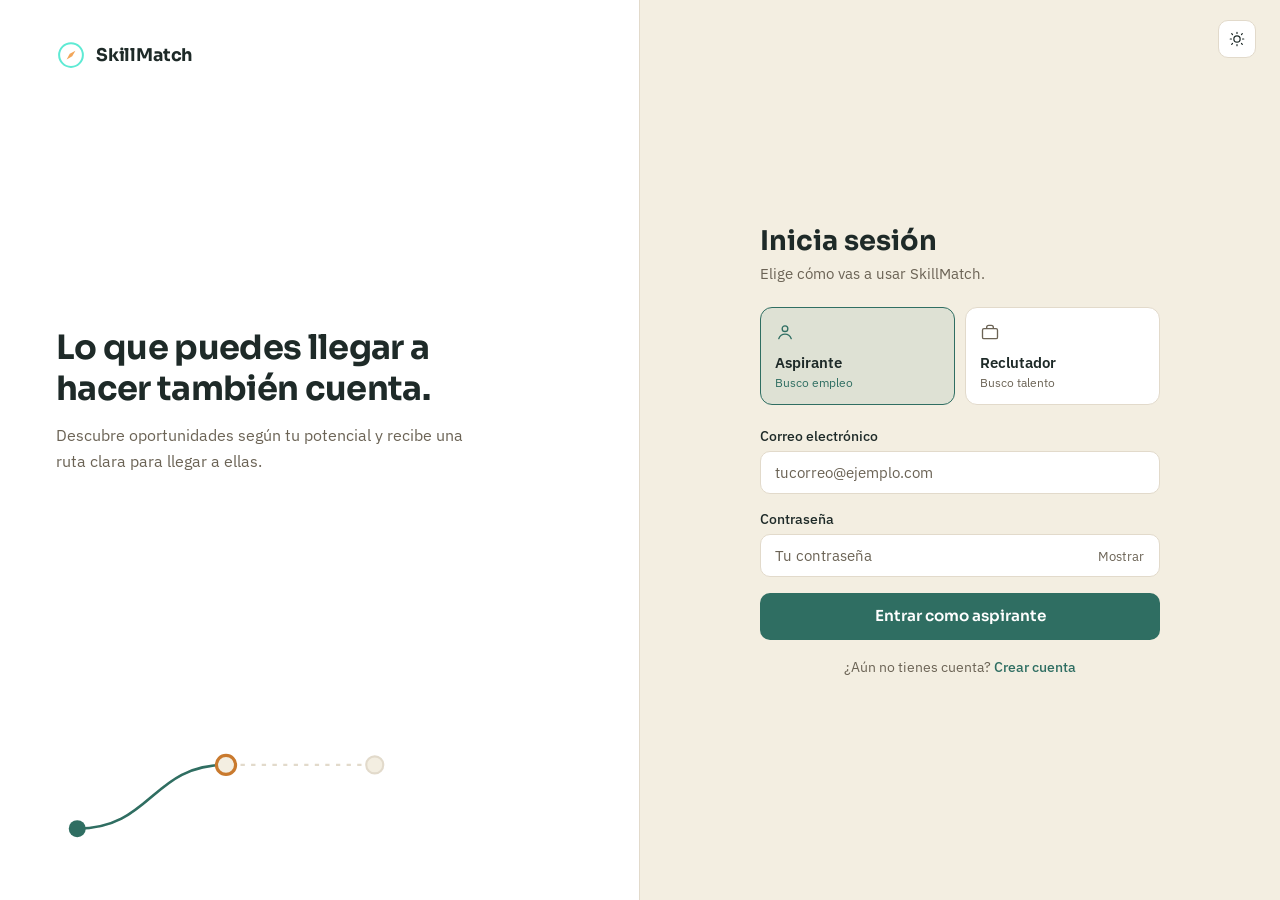
==== commit 21f8199d: "Añadiendo cursos extras" ====
--- a/skillmatch/dashboard-aspirante.html
+++ b/skillmatch/dashboard-aspirante.html
@@ -3,34 +3,6 @@
 <head>
   <meta charset="UTF-8">
 
-  <!--
-    ============================================================
-    dashboard-aspirante.html  →  EL PANEL DEL ASPIRANTE
-    ============================================================
-    Es la pantalla donde cae una persona después de iniciar sesión
-    (o de crear su cuenta) como ASPIRANTE.
-  
-    Está hecha a partir de tu prototipo, pero ya no tiene datos
-    escritos a mano: todo se calcula con el perfil real de quien
-    entró, a través de Api, Matching y Diccionario.
-  
-    Estructura ("shell" + vistas):
-      - La barra lateral y la barra superior son el "armazón" y
-        aparecen siempre (las maneja js/aspirante.js).
-      - Cada opción del menú es una "vista" (una <section>). Solo
-        una se ve a la vez. Cada vista tiene su propio archivo JS:
-  
-           Vista            Archivo                     Estado
-           Panel            js/aspirante-panel.js       ✔ listo (punto 6)
-           Mi perfil        js/aspirante-perfil.js      ✔ listo (punto 7)
-           Buscar empleos   js/aspirante-empleos.js     ✔ listo (punto 8)
-           Career GPS       js/aspirante-gps.js         ✔ listo (punto 9)
-           Recomendaciones  js/aspirante-recos.js       ✔ listo (punto 9)
-  
-    Las vistas que aún no están construidas muestran un aviso
-    provisional con un botón para volver al Panel.
-  -->
-
   <meta name="viewport" content="width=device-width, initial-scale=1.0">
   <title>Panel · SkillMatch</title>
 
@@ -46,12 +18,6 @@
 
 <body>
 
-  <!-- ============================================================
-       BARRA LATERAL: navegación entre vistas
-       Cada botón tiene data-vista="nombre"; coincide con el id
-       "vista-nombre" de la sección que debe mostrar. En pantallas
-       angostas se convierte en una barra inferior.
-       ============================================================ -->
   <nav class="sidebar" aria-label="Navegación principal">
     <div class="brand">
       <svg width="26" height="26" viewBox="0 0 24 24" fill="none" xmlns="http://www.w3.org/2000/svg">
@@ -169,6 +135,19 @@
           <p class="cargando">Calculando tu compatibilidad…</p>
         </div>
       </section>
+
+        <!-- VENTANA DE CHAT FLOTANTE -->
+  <div class="chat-widget" id="chat-widget" hidden>
+    <div class="chat-header">
+      <span id="chat-titulo">Chat</span>
+      <button type="button" class="icon-btn icon-btn--sm" id="chat-cerrar" aria-label="Cerrar chat">&times;</button>
+    </div>
+    <div class="chat-body" id="chat-mensajes"></div>
+    <div class="chat-footer">
+      <input type="text" id="chat-input" placeholder="Escribe un mensaje..." autocomplete="off">
+      <button type="button" class="btn btn-primary btn-sm" id="chat-enviar">Enviar</button>
+    </div>
+  </div>
 
       <!-- ======================================================
            VISTAS PENDIENTES: se reemplazan en los puntos 7, 8 y 9.
@@ -220,6 +199,7 @@
   <script src="js/aspirante-panel.js"></script>
   <script src="js/aspirante-perfil.js"></script>
   <script src="js/aspirante-empleos.js"></script>
+  <script src="js/chat.js"></script>
   <script src="js/aspirante-gps.js"></script>
   <script src="js/aspirante-recos.js"></script>
 </body>
--- a/skillmatch/css/aspirante.css
+++ b/skillmatch/css/aspirante.css
@@ -659,6 +659,94 @@
 .waypoint-prog .bar-track { flex: 1; }
 .waypoint-prog-texto { font-size: 0.74rem; color: var(--text-muted); font-family: var(--font-mono); min-width: 92px; }
 
+
+/* --- ESTILOS DEL CHAT FLOTANTE --- */
+.chat-widget {
+  position: fixed;
+  bottom: 20px;
+  right: 20px;
+  width: 340px;
+  background: #1E293B; /* Fondo sólido oscuro (combina con tu tema) */
+  border: 1px solid #334155;
+  border-radius: 12px;
+  box-shadow: 0 12px 40px rgba(0, 0, 0, 0.5);
+  display: flex;
+  flex-direction: column;
+  z-index: 10000;
+  overflow: hidden;
+  color: #F8FAFC;
+}
+.chat-widget[hidden] { display: none; }
+
+.chat-header {
+  background: #0F172A;
+  padding: 12px 16px;
+  border-bottom: 1px solid #334155;
+  display: flex;
+  justify-content: space-between;
+  align-items: center;
+  font-weight: 600;
+  font-size: 0.95rem;
+}
+
+.chat-body {
+  height: 280px;
+  overflow-y: auto;
+  padding: 16px;
+  display: flex;
+  flex-direction: column;
+  gap: 10px;
+  background: #0F172A; /* Fondo más oscuro para contraste */
+}
+
+.chat-msg {
+  max-width: 85%;
+  padding: 10px 14px;
+  border-radius: 14px;
+  font-size: 0.9rem;
+  line-height: 1.4;
+  word-wrap: break-word;
+}
+
+.chat-msg.mine {
+  background: #14B8A6; /* Turquesa de tu marca */
+  color: #0F172A;
+  align-self: flex-end;
+  border-bottom-right-radius: 4px;
+}
+
+.chat-msg.theirs {
+  background: #334155; /* Gris azulado */
+  color: #F8FAFC;
+  align-self: flex-start;
+  border-bottom-left-radius: 4px;
+}
+
+.chat-footer {
+  display: flex;
+  padding: 12px;
+  border-top: 1px solid #334155;
+  gap: 8px;
+  background: #1E293B;
+}
+
+.chat-footer input {
+  flex: 1;
+  padding: 10px 14px;
+  border-radius: 8px;
+  border: 1px solid #475569;
+  background: #0F172A;
+  color: #F8FAFC;
+  font-size: 0.9rem;
+  outline: none;
+}
+.chat-footer input:focus { border-color: #14B8A6; }
+
+.chat-footer .btn {
+  padding: 8px 16px;
+}
+
+
 /* ============================================================
    9. VISTA "RECOMENDACIONES" (punto 9)
    ============================================================ */
